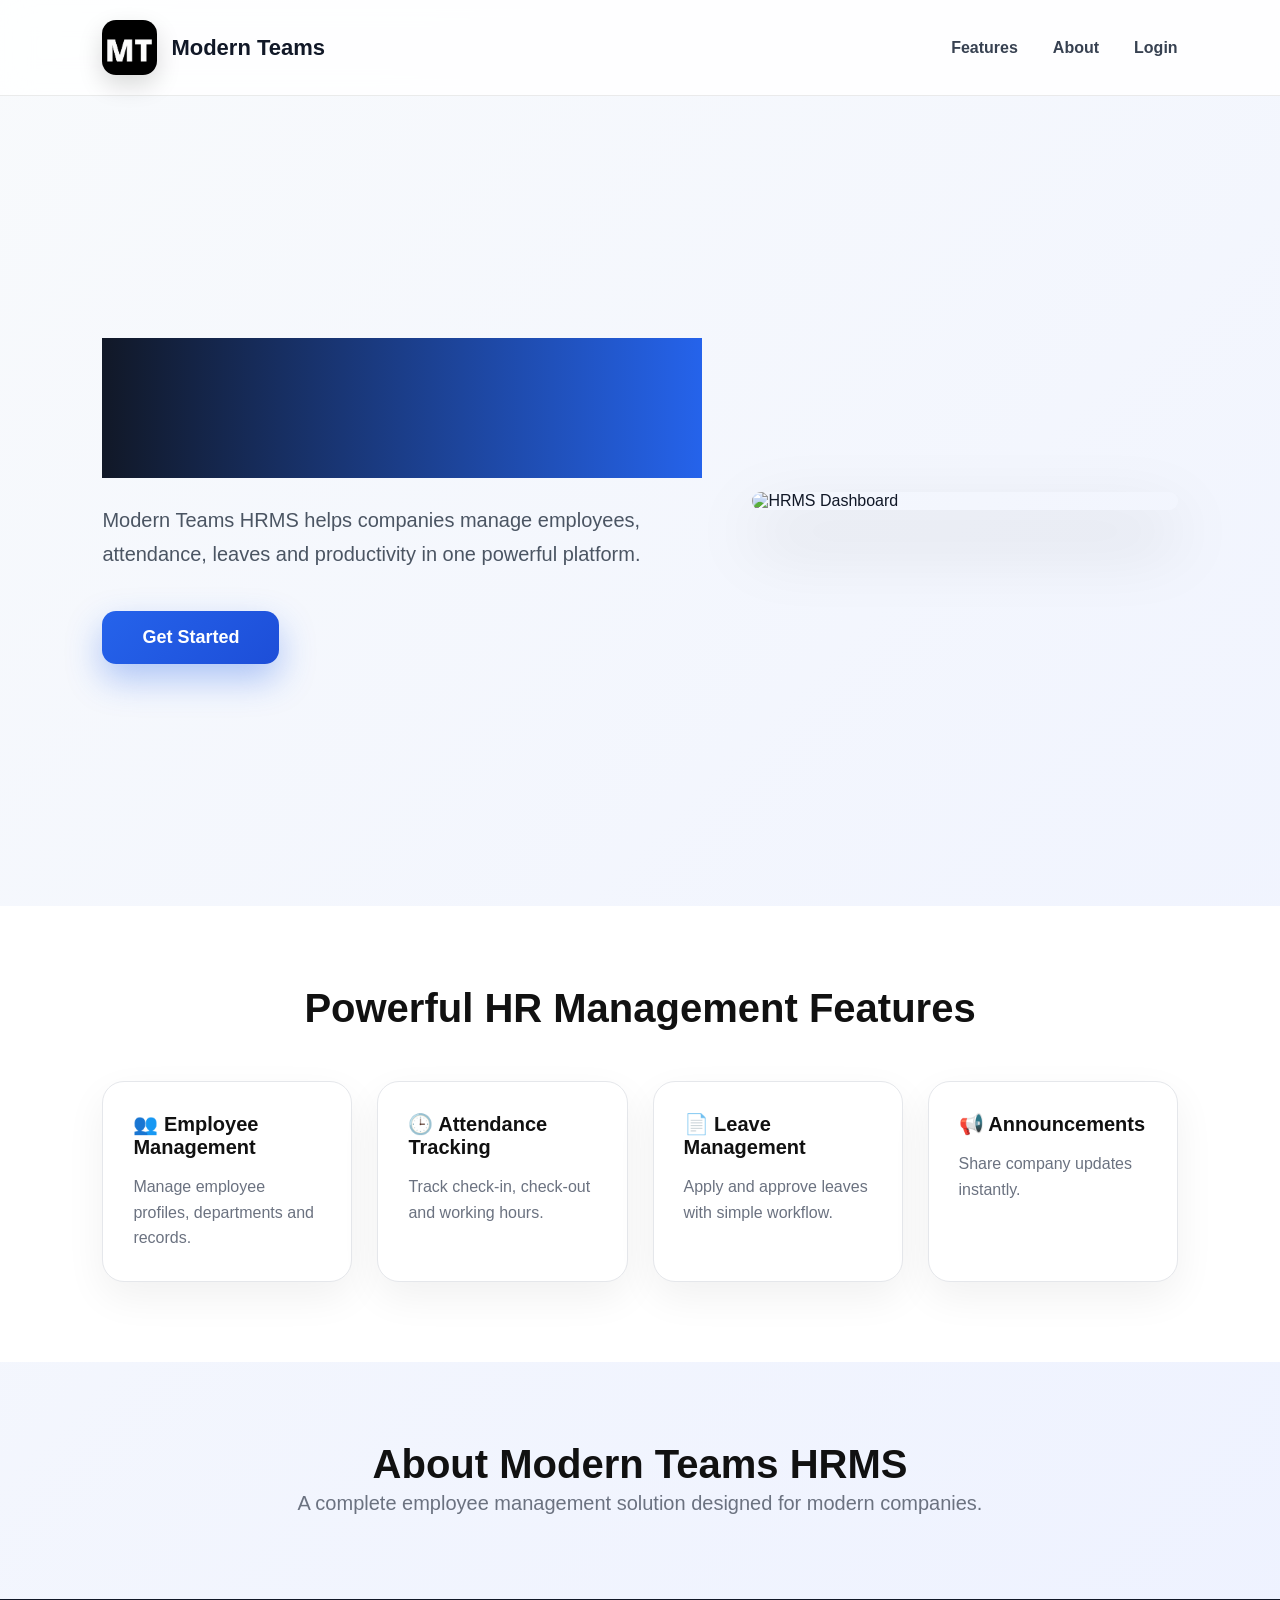
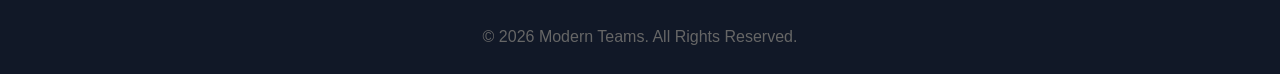
==== index.html @ ddb01f8f "HRMS Project Upload" ====
<!DOCTYPE html>
<html lang="en">


<head>
<link rel="stylesheet" href="css/variables.css">

<link rel="stylesheet" href="css/base.css">

<link rel="stylesheet" href="css/landing.css">
<meta charset="UTF-8">

<meta name="viewport" content="width=device-width, initial-scale=1.0">


<title>
Modern Teams - HR Management System
</title>


</head>



<body>






<!-- ======================
     HEADER
====================== -->


<header class="landing-header">



<div class="logo">


<img 
src="assets/logo/mt-logo.jpeg"
alt="Modern Teams Logo">


<h2>
Modern Teams
</h2>



</div>





<nav>


<a href="#features">
Features
</a>



<a href="#about">
About
</a>



<a href="login.html">

Login

</a>



</nav>



</header>









<!-- ======================
     HERO SECTION
====================== -->



<section class="hero">





<div class="hero-content">



<h1>

Manage Your Workforce
Smarter

</h1>




<p>

Modern Teams HRMS helps companies manage
employees, attendance, leaves and productivity
in one powerful platform.

</p>







<a href="login.html">

<button>

Get Started

</button>

</a>



</div>






<div class="hero-image">


<img 
src="assets/images/hrms-dashboard.png"
alt="HRMS Dashboard">


</div>





</section>









<!-- ======================
     FEATURES
====================== -->


<section id="features" class="features">



<h2>
Powerful HR Management Features
</h2>





<div class="feature-grid">






<div class="feature-card">


<h3>
👥 Employee Management
</h3>


<p>

Manage employee profiles,
departments and records.

</p>


</div>







<div class="feature-card">


<h3>
🕒 Attendance Tracking
</h3>


<p>

Track check-in,
check-out and working hours.

</p>


</div>







<div class="feature-card">


<h3>
📄 Leave Management
</h3>


<p>

Apply and approve leaves
with simple workflow.

</p>


</div>







<div class="feature-card">


<h3>
📢 Announcements
</h3>


<p>

Share company updates
instantly.

</p>


</div>







</div>




</section>









<!-- ======================
     ABOUT
====================== -->


<section id="about" class="about">



<h2>
About Modern Teams HRMS
</h2>



<p>

A complete employee management solution
designed for modern companies.

</p>



</section>









<!-- ======================
     FOOTER
====================== -->


<footer>


<p>

© 2026 Modern Teams.
All Rights Reserved.

</p>



</footer>









</body>

</html>
---- css/variables.css ----
/* =====================================
   MODERN TEAMS HRMS
   GLOBAL VARIABLES
   BLACK WHITE GOLD THEME
===================================== */


:root{


/* PRIMARY COLORS */

--black:#111111;

--dark:#1a1a1a;

--white:#ffffff;

--gold:#d4af37;

--gold-light:#f5d76e;



/* BACKGROUND */

--background:#f6f6f6;

--card-bg:#ffffff;



/* TEXT */

--text-primary:#111111;

--text-secondary:#666666;

--text-light:#999999;



/* BORDER */

--border:#e5e5e5;



/* STATUS COLORS */

--success:#16a34a;

--warning:#d97706;

--danger:#dc2626;



/* SHADOW */

--shadow-sm:
0 4px 15px rgba(0,0,0,0.08);


--shadow-md:
0 8px 30px rgba(0,0,0,0.12);


--shadow-lg:
0 15px 40px rgba(0,0,0,0.18);



/* RADIUS */

--radius-sm:10px;

--radius-md:16px;

--radius-lg:24px;



/* TRANSITION */

--transition:0.3s ease;



/* FONT */

--font:
"Inter",
Arial,
sans-serif;


}
---- css/base.css ----
/* =====================================
   MODERN TEAMS HRMS
   BASE CSS
===================================== */


/* =====================
   RESET
===================== */

*{

margin:0;

padding:0;

box-sizing:border-box;

}



html{

scroll-behavior:smooth;

}



body{

font-family:var(--font);

background:var(--background);

color:var(--text-primary);

min-height:100vh;

}





/* =====================
   LINKS
===================== */


a{

text-decoration:none;

color:inherit;

}





/* =====================
   HEADINGS
===================== */


h1,
h2,
h3,
h4{

font-weight:700;

color:var(--text-primary);

}



h1{

font-size:32px;

}



h2{

font-size:24px;

}



h3{

font-size:18px;

}





/* =====================
   PARAGRAPH
===================== */


p{

color:var(--text-secondary);

line-height:1.6;

}





/* =====================
   IMAGES
===================== */


img{

max-width:100%;

display:block;

}





/* =====================
   BUTTON RESET
===================== */


button{

border:none;

cursor:pointer;

font-family:inherit;

transition:var(--transition);

}





/* =====================
   INPUT RESET
===================== */


input,
select,
textarea{


width:100%;

padding:14px 16px;

border:1px solid var(--border);

border-radius:var(--radius-sm);

font-size:15px;

outline:none;

background:white;

transition:var(--transition);


}



input:focus,
select:focus,
textarea:focus{


border-color:var(--gold);

box-shadow:
0 0 0 3px rgba(212,175,55,0.15);


}





textarea{

resize:none;

min-height:120px;

}





/* =====================
   TABLE RESET
===================== */


table{

width:100%;

border-collapse:collapse;

}



th{

text-align:left;

font-weight:600;

}



td,
th{

padding:15px;

border-bottom:1px solid var(--border);

}





/* =====================
   SCROLLBAR
===================== */


::-webkit-scrollbar{

width:8px;

}



::-webkit-scrollbar-track{

background:#f1f1f1;

}



::-webkit-scrollbar-thumb{

background:var(--gold);

border-radius:20px;

}
---- css/landing.css ----
/* ======================================
   MODERN TEAMS HRMS LANDING PAGE
   PREMIUM DESIGN
====================================== */


*{
    box-sizing:border-box;
}


/* ======================
   BODY
====================== */


body{

    margin:0;

    font-family:
    'Inter',
    Arial,
    sans-serif;

    background:
    linear-gradient(
        135deg,
        #f8fafc,
        #eef2ff
    );

    color:#111827;

}



/* ======================
   HEADER
====================== */


.landing-header{


    width:100%;

    display:flex;

    justify-content:space-between;

    align-items:center;


    padding:20px 8%;


    background:

    rgba(255,255,255,0.85);


    backdrop-filter:blur(15px);


    position:sticky;

    top:0;

    z-index:100;


    border-bottom:

    1px solid rgba(0,0,0,0.08);

}




.logo{


    display:flex;

    align-items:center;

    gap:14px;

}




.logo img{


    width:55px;

    height:55px;


    border-radius:14px;


    object-fit:cover;


    box-shadow:

    0 10px 25px rgba(0,0,0,0.15);

}



.logo h2{


    font-size:22px;

    font-weight:800;

    margin:0;

    color:#111827;

}




nav{


    display:flex;

    gap:35px;

    align-items:center;

}



nav a{


    text-decoration:none;

    color:#374151;


    font-weight:600;


    transition:.3s;


}



nav a:hover{


    color:#2563eb;

}





/* ======================
   HERO
====================== */



.hero{


    min-height:90vh;


    display:flex;


    align-items:center;


    justify-content:space-between;


    padding:

    80px 8%;


    gap:50px;


}





.hero-content{


    max-width:600px;


}





.hero-content h1{


    font-size:

    clamp(42px,5vw,70px);


    line-height:1.1;


    font-weight:900;


    margin-bottom:25px;


    background:

    linear-gradient(

    90deg,

    #111827,

    #2563eb

    );



    color:transparent;


}




.hero-content p{


    font-size:20px;


    line-height:1.7;


    color:#4b5563;


    margin-bottom:40px;


}





.hero-content button{


    border:none;


    padding:

    16px 40px;


    border-radius:14px;


    font-size:18px;


    font-weight:700;


    color:white;


    background:

    linear-gradient(

    135deg,

    #2563eb,

    #1d4ed8

    );


    cursor:pointer;


    box-shadow:

    0 15px 35px

    rgba(37,99,235,.35);


    transition:.3s;


}




.hero-content button:hover{


    transform:translateY(-5px);


    box-shadow:

    0 20px 45px

    rgba(37,99,235,.45);


}







/* ======================
   HERO IMAGE
====================== */


.hero-image{


    flex:1;


    display:flex;

    justify-content:center;


}



.hero-image img{


    width:100%;


    max-width:650px;


    border-radius:25px;


    box-shadow:


    0 30px 70px

    rgba(0,0,0,.18);


    animation:

    float 5s ease-in-out infinite;


}



@keyframes float{


    0%{

        transform:translateY(0);

    }


    50%{

        transform:translateY(-15px);

    }


    100%{

        transform:translateY(0);

    }


}







/* ======================
   FEATURES
====================== */


.features{


    padding:

    80px 8%;


    background:white;


}



.features h2{


    text-align:center;


    font-size:40px;


    margin-bottom:50px;


}




.feature-grid{


    display:grid;


    grid-template-columns:

    repeat(4,1fr);


    gap:25px;


}




.feature-card{


    padding:30px;


    background:white;


    border-radius:22px;


    border:

    1px solid #e5e7eb;


    box-shadow:


    0 15px 40px

    rgba(0,0,0,.06);


    transition:.3s;


}



.feature-card:hover{


    transform:

    translateY(-10px);


    border-color:#2563eb;


    box-shadow:


    0 25px 50px

    rgba(37,99,235,.15);


}



.feature-card h3{


    font-size:20px;


    margin-bottom:15px;


}



.feature-card p{


    color:#6b7280;


    line-height:1.6;


}






/* ======================
   ABOUT
====================== */


.about{


    padding:

    80px 8%;


    text-align:center;


}



.about h2{


    font-size:40px;


}



.about p{


    font-size:20px;


    color:#6b7280;


}






/* ======================
   FOOTER
====================== */


footer{


    background:#111827;


    color:white;


    text-align:center;


    padding:25px;


}








/* ======================
   RESPONSIVE
====================== */


@media(max-width:1000px){


.hero{


    flex-direction:column;


    text-align:center;


}



.feature-grid{


    grid-template-columns:

    repeat(2,1fr);


}


}



@media(max-width:600px){



.landing-header{


    flex-direction:column;

    gap:20px;


}



nav{


    gap:15px;


}



.hero{


    padding:

    50px 5%;


}



.hero-content h1{


    font-size:40px;


}



.feature-grid{


    grid-template-columns:1fr;


}



.features h2,

.about h2{


    font-size:30px;


}


}
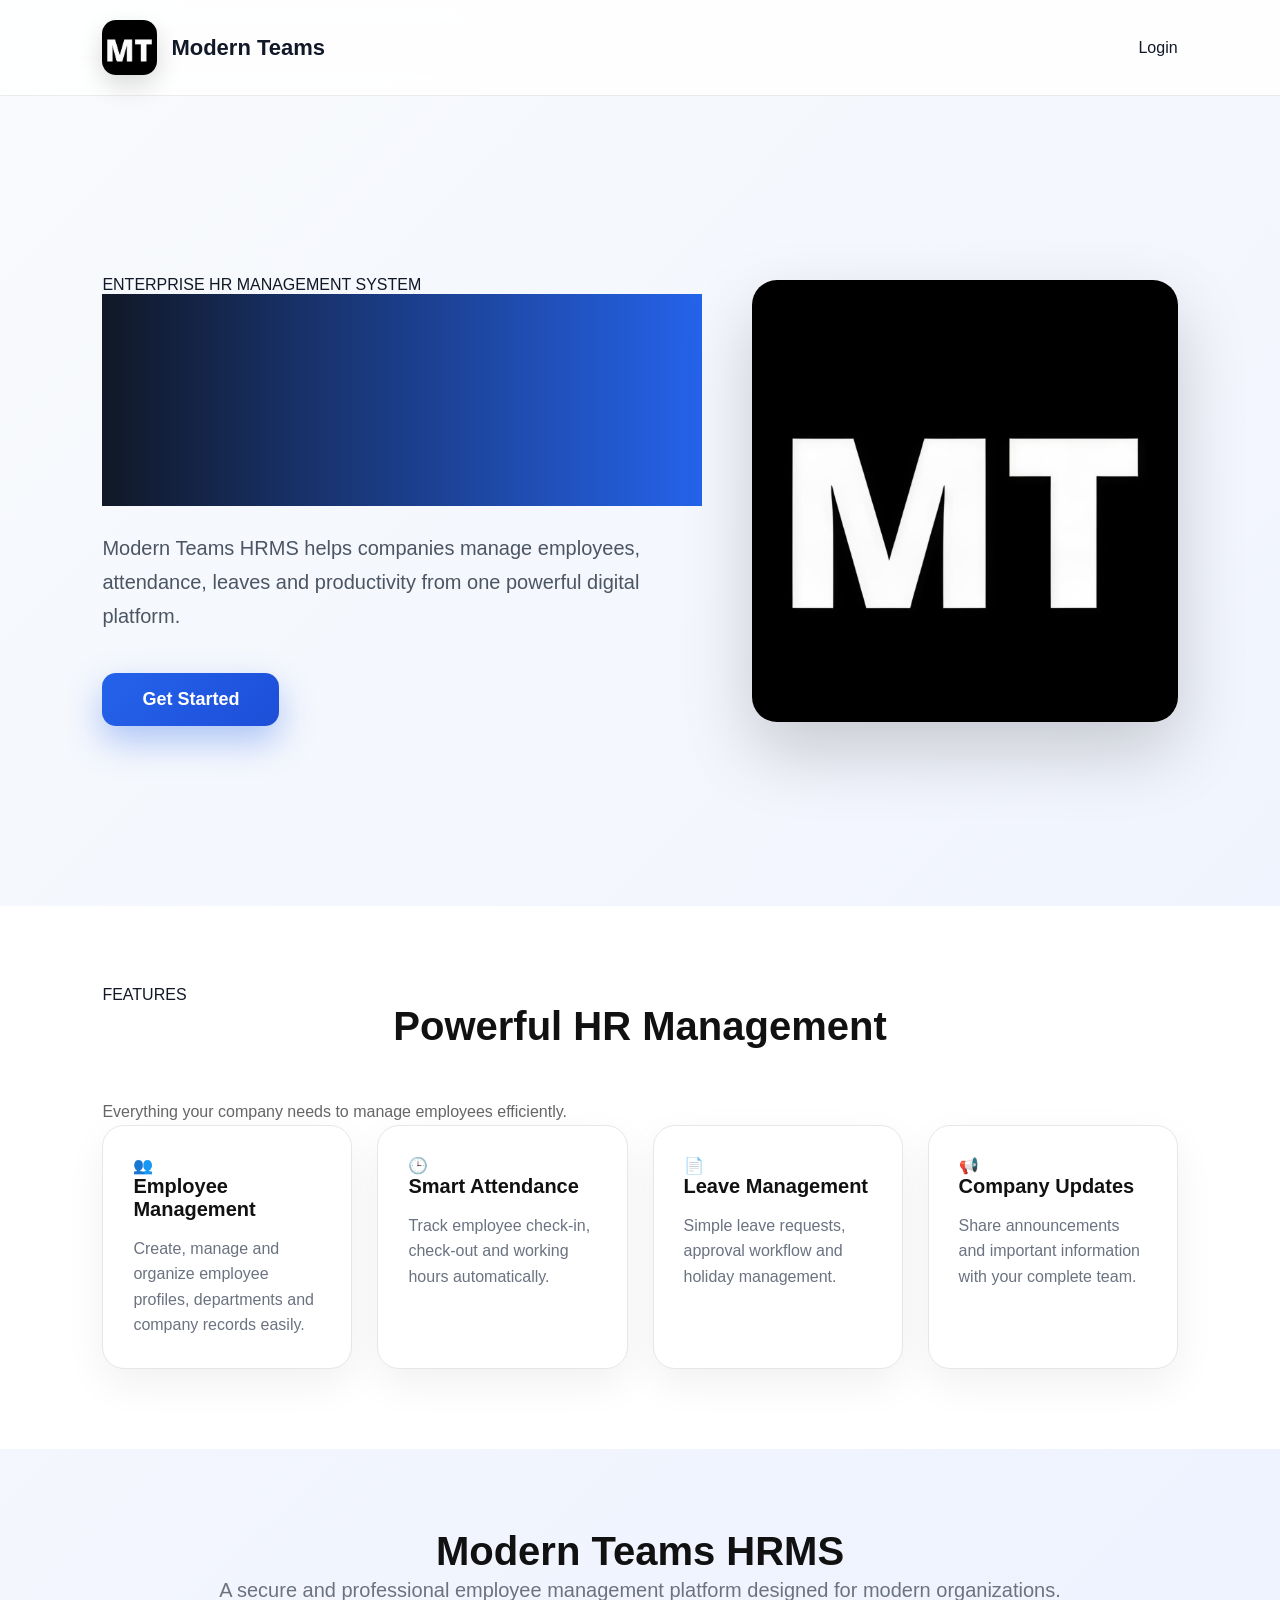
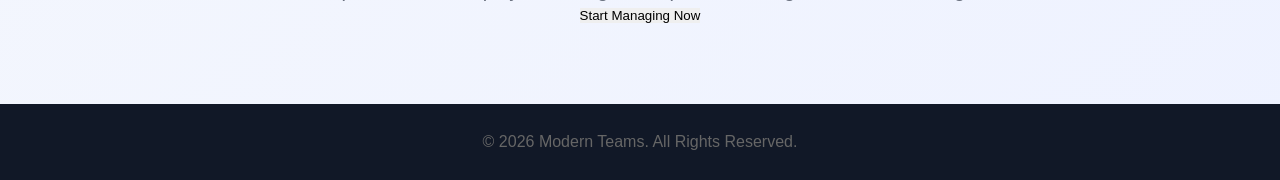
==== commit 602eb609: "Update index.html" ====
--- a/index.html
+++ b/index.html
@@ -1,13 +1,8 @@
 <!DOCTYPE html>
 <html lang="en">
 
-
 <head>
-<link rel="stylesheet" href="css/variables.css">
-
-<link rel="stylesheet" href="css/base.css">
-
-<link rel="stylesheet" href="css/landing.css">
+
 <meta charset="UTF-8">
 
 <meta name="viewport" content="width=device-width, initial-scale=1.0">
@@ -18,6 +13,13 @@
 </title>
 
 
+<link rel="stylesheet" href="css/variables.css">
+
+<link rel="stylesheet" href="css/base.css">
+
+<link rel="stylesheet" href="css/landing.css">
+
+
 </head>
 
 
@@ -26,16 +28,12 @@
 
 
 
-
-
-
 <!-- ======================
-     HEADER
+HEADER
 ====================== -->
 
 
 <header class="landing-header">
-
 
 
 <div class="logo">
@@ -51,121 +49,296 @@
 </h2>
 
 
-
-</div>
-
-
-
-
-
-<nav>
-
-
-<a href="#features">
-Features
+</div>
+
+
+
+<a href="login.html" class="login-btn">
+
+Login
+
 </a>
 
 
 
-<a href="#about">
-About
+</header>
+
+
+
+
+
+
+
+<!-- ======================
+HERO SECTION
+====================== -->
+
+
+<section class="hero">
+
+
+
+<div class="hero-content">
+
+
+<span class="tag">
+
+ENTERPRISE HR MANAGEMENT SYSTEM
+
+</span>
+
+
+
+
+<h1>
+
+Build Smarter Teams.
+Manage Better.
+
+</h1>
+
+
+
+
+<p>
+
+
+Modern Teams HRMS helps companies manage employees,
+attendance, leaves and productivity from one powerful
+digital platform.
+
+
+</p>
+
+
+
+
+
+
+<a href="login.html">
+
+
+<button>
+
+Get Started
+
+</button>
+
+
 </a>
 
 
 
+
+
+</div>
+
+
+
+
+
+
+
+
+
+<div class="hero-image">
+
+
+<img
+
+src="assets/logo/mt-logo.jpeg">
+
+
+</div>
+
+
+
+
+
+</section>
+
+
+
+
+
+
+
+<!-- ======================
+FEATURES
+====================== -->
+
+<section class="features">
+
+
+<div class="section-title">
+
+<span>
+FEATURES
+</span>
+
+<h2>
+Powerful HR Management
+</h2>
+
+<p>
+Everything your company needs to manage employees efficiently.
+</p>
+
+</div>
+
+
+
+
+<div class="feature-grid">
+
+
+
+<div class="feature-card">
+
+<div class="icon">
+👥
+</div>
+
+
+<h3>
+Employee Management
+</h3>
+
+
+<p>
+Create, manage and organize employee profiles,
+departments and company records easily.
+</p>
+
+
+</div>
+
+
+
+
+
+
+
+<div class="feature-card">
+
+<div class="icon">
+🕒
+</div>
+
+
+<h3>
+Smart Attendance
+</h3>
+
+
+<p>
+Track employee check-in,
+check-out and working hours automatically.
+</p>
+
+
+</div>
+
+
+
+
+
+
+
+
+<div class="feature-card">
+
+<div class="icon">
+📄
+</div>
+
+
+<h3>
+Leave Management
+</h3>
+
+
+<p>
+Simple leave requests,
+approval workflow and holiday management.
+</p>
+
+
+</div>
+
+
+
+
+
+
+
+
+<div class="feature-card">
+
+<div class="icon">
+📢
+</div>
+
+
+<h3>
+Company Updates
+</h3>
+
+
+<p>
+Share announcements and important
+information with your complete team.
+</p>
+
+
+</div>
+
+
+
+
+
+</div>
+
+
+</section>
+
+
+
+
+
+
+
+
+<!-- ======================
+ABOUT
+====================== -->
+
+
+<section class="about">
+
+
+<div class="about-box">
+
+
+<h2>
+Modern Teams HRMS
+</h2>
+
+
+<p>
+A secure and professional employee management
+platform designed for modern organizations.
+</p>
+
+
 <a href="login.html">
-
-Login
-
+<button>
+Start Managing Now
+</button>
 </a>
 
 
-
-</nav>
-
-
-
-</header>
-
-
-
-
-
-
-
-
-
-<!-- ======================
-     HERO SECTION
-====================== -->
-
-
-
-<section class="hero">
-
-
-
-
-
-<div class="hero-content">
-
-
-
-<h1>
-
-Manage Your Workforce
-Smarter
-
-</h1>
-
-
-
-
-<p>
-
-Modern Teams HRMS helps companies manage
-employees, attendance, leaves and productivity
-in one powerful platform.
-
-</p>
-
-
-
-
-
-
-
-<a href="login.html">
-
-<button>
-
-Get Started
-
-</button>
-
-</a>
-
-
-
-</div>
-
-
-
-
-
-
-<div class="hero-image">
-
-
-<img 
-src="assets/images/hrms-dashboard.png"
-alt="HRMS Dashboard">
-
-
-</div>
-
-
-
+</div>
 
 
 </section>
@@ -176,204 +349,18 @@
 
 
 
-
-
-<!-- ======================
-     FEATURES
-====================== -->
-
-
-<section id="features" class="features">
-
-
-
-<h2>
-Powerful HR Management Features
-</h2>
-
-
-
-
-
-<div class="feature-grid">
-
-
-
-
-
-
-<div class="feature-card">
-
-
-<h3>
-👥 Employee Management
-</h3>
-
-
-<p>
-
-Manage employee profiles,
-departments and records.
-
-</p>
-
-
-</div>
-
-
-
-
-
-
-
-<div class="feature-card">
-
-
-<h3>
-🕒 Attendance Tracking
-</h3>
-
-
-<p>
-
-Track check-in,
-check-out and working hours.
-
-</p>
-
-
-</div>
-
-
-
-
-
-
-
-<div class="feature-card">
-
-
-<h3>
-📄 Leave Management
-</h3>
-
-
-<p>
-
-Apply and approve leaves
-with simple workflow.
-
-</p>
-
-
-</div>
-
-
-
-
-
-
-
-<div class="feature-card">
-
-
-<h3>
-📢 Announcements
-</h3>
-
-
-<p>
-
-Share company updates
-instantly.
-
-</p>
-
-
-</div>
-
-
-
-
-
-
-
-</div>
-
-
-
-
-</section>
-
-
-
-
-
-
-
-
-
-<!-- ======================
-     ABOUT
-====================== -->
-
-
-<section id="about" class="about">
-
-
-
-<h2>
-About Modern Teams HRMS
-</h2>
-
-
-
-<p>
-
-A complete employee management solution
-designed for modern companies.
-
-</p>
-
-
-
-</section>
-
-
-
-
-
-
-
-
-
-<!-- ======================
-     FOOTER
-====================== -->
-
-
 <footer>
 
-
-<p>
-
-© 2026 Modern Teams.
-All Rights Reserved.
-
-</p>
-
-
+<p>
+© 2026 Modern Teams. All Rights Reserved.
+</p>
 
 </footer>
 
 
 
 
-
-
-
-
-
 </body>
 
-</html>+
+</html>
